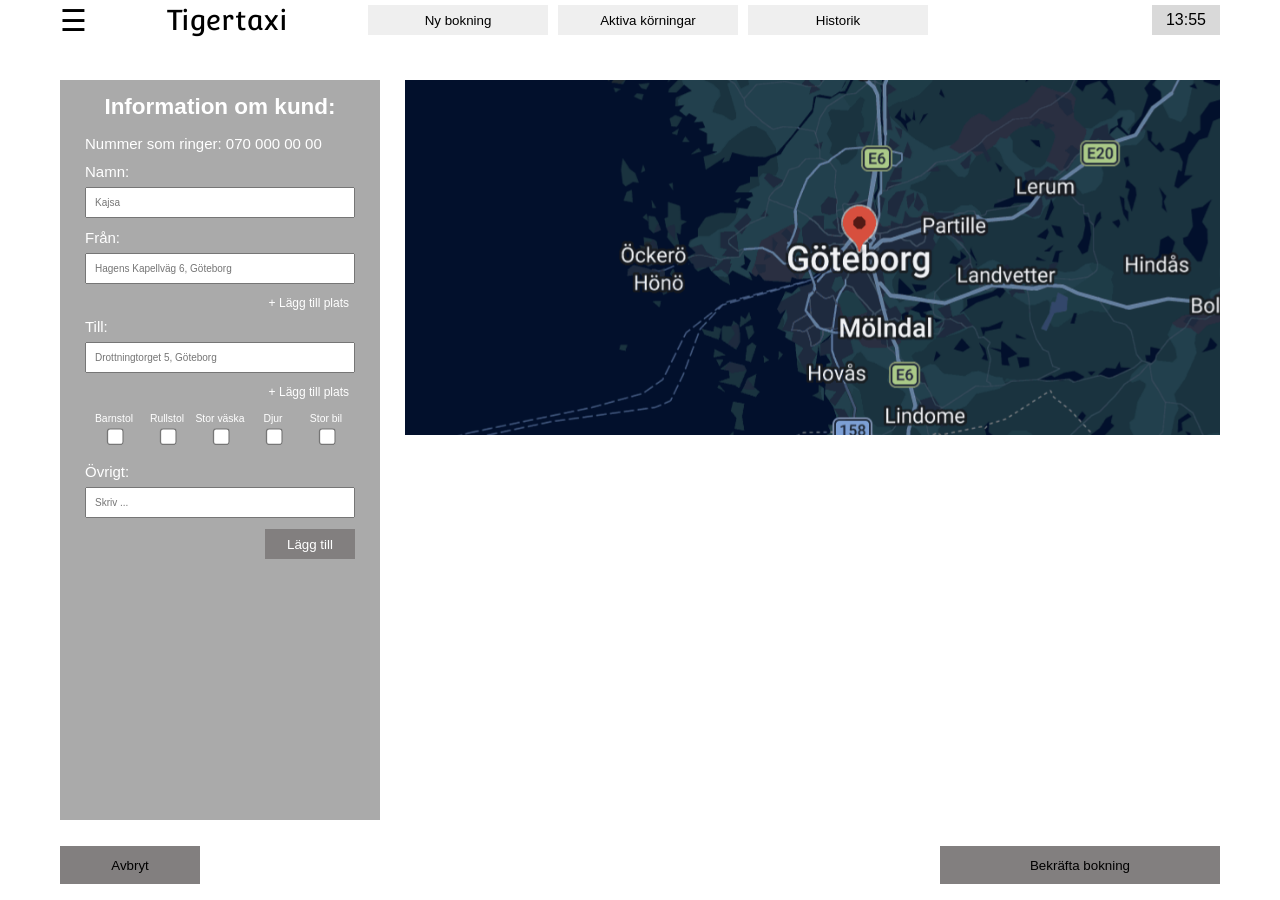
==== UX Uppgift 1/UX1.html @ 5fd03993 "Added the project" ====
<!DOCTYPE html>
<html lang="sv">

<head>
    <link rel="stylesheet" href="ux1.css">
    <link href="https://fonts.googleapis.com/css2?family=Convergence&display=swap" rel="stylesheet">
    <meta charset="UTF-8">
    <title>Tigertaxi</title>
    <script src="ux1.js" defer></script>
</head>

<body>
    <div class="thegrid">
        <nav class="navbar">
            <div class="dropdown-menu">☰</div>

            <div class="header">Tigertaxi</div>

            <div class="nav-buttons"> 
                <button class="top_button1">Ny bokning</button> 
                <button class="top_button2">Aktiva körningar</button> 
                <button class="top_button3">Historik</button> 
            </div>

            <div class="clock">13:55</div>
        </nav>

        <div class="form" id="form">
            <h2>Information om kund:</h2>

            <p>Nummer som ringer: 070 000 00 00</p>

            <label for="name">Namn:</label>
            <input id="name" name="name" type="text" placeholder="Kajsa">


            <label for="from">Från:</label>
            <input id="from" type="text" name="från" placeholder="Hagens Kapellväg 6, Göteborg">

            <button class="add-place-button" type="button" class="add-place" id="place_from">+ Lägg till plats</button>


            <label for="till">Till:</label>
            <input id="till" type="text" name="till" placeholder="Drottningtorget 5, Göteborg">

            <button class="add-place-button" type="button" class="add-place" id="place_to">+ Lägg till plats</button>

            <div class="checkboxes" id="boxes">
                <label class="checkbox-item">
                    <span>Barnstol</span>
                    <input type="checkbox" name="extras" value="barnstol" />
                </label>

                <label class="checkbox-item">
                    <span>Rullstol</span>
                    <input type="checkbox" name="extras" value="rullstol" />
                </label>

                <label class="checkbox-item">
                    <span>Stor väska</span>
                    <input type="checkbox" name="extras" value="vaska" />
                </label>

                <label class="checkbox-item">
                    <span>Djur</span>
                    <input type="checkbox" name="extras" value="djur" />
                </label>

                <label class="checkbox-item">
                    <span>Stor bil</span>
                    <input type="checkbox" name="extras" value="storbil" />
                </label>
            </div>

            <label for="notes">Övrigt:</label>
            <input id="notes" type="text" name="notes" placeholder="Skriv ...">
            
            <button class="submit-button" type="submit" class="submit-btn" id="add">Lägg till</button>
        </div>




        <div class="buttons"> 
            <button class="cancel" id="cancel">Avbryt</button> 
            <button class="confirm" id="confirm">Bekräfta bokning</button>
        </div>

        <div class="image"> <img src="images/map.png" alt="Taxi map"> </div>

        <div class="taxis" id="taxis">
            <div id="taxi-1"> 
                
            </div>
            
            <div id="taxi-2"> 
                
            </div>

            <div id="taxi-3"> 
                
            </div>

            
            <div id="taxi-4"> 
                
            </div>

            <div id="taxi-5"> 
                 
            </div>

            <div id="taxi-6"> 
                 
            </div>
        </div>

    </div>
</body>

</html>
---- UX Uppgift 1/ux1.css ----
html, body {
    margin: 0;
    padding: 0;
    height: 100%;
    overflow: hidden;
    font-family: Inter, sans-serif;
}

/* MAIN GRID (stabil men korrekt struktur) */
.thegrid {
    position: fixed;
    inset: 0;

    display: grid;
    grid-template-columns: 320px 1fr;
    grid-template-rows: 70px 1fr 1fr 70px;

    padding-left: 60px;
    padding-right: 60px;
    gap: 10px;
    box-sizing: border-box;
}

/* IMPORTANT: allow shrinking */
* {
    min-height: 0;
    min-width: 0;
}

/* NAVBAR */
.navbar {
    grid-column: 1 / 3;
    display: flex;
    align-items: center;
    gap: 80px;

    height: 40px;
    overflow: hidden;
    
}

.header {
    font-family: Convergence;
    font-size: 28px;
}

.nav-buttons {
    display: flex;
    gap: 10px;
}

.nav-buttons button {
    width: 180px;
    height: 30px;
    border: none;
}

.clock {
    margin-left: auto;
    background: #D9D9D9;
    padding: 6px 14px;
}

.dropdown-menu {
    font-size: 30px;
}

/* LEFT FORM */
.form {
    grid-column: 1;
    grid-row: 2 / 4;

    display: flex;
    flex-direction: column;

    background: #AAA;
    color: white;
    padding: 10px 25px 15px 25px;
    font-size: 15px;
    gap: 7px;

    overflow: hidden;
}

/* inputs */
.form input {
    width: 100%;
    padding: 8px;
    margin-bottom: 4px;
    box-sizing: border-box;
    font-size: 10px;
}

.form h2 {
    text-align: center;
    margin: 4px 0;
}


.form p {
    margin: 4px 0;
}

/* checkboxes */
.checkboxes {
    display: flex;
    gap: 15px;
    padding: 10px;
}

.checkbox-item {
    flex: 1;
    display: flex;
    flex-direction: column;
    align-items: center;
    font-size: 8px;
    transform: scale(1.3)
}

/* buttons inside form */
.add-place-button {
    margin-left: auto;
    font-size: 12px;
    background: none;
    border: none;
    color: white;
}

.submit-button {
    margin-left: auto;
    width: 90px;
    height: 30px;
    border: none;
    background: #827F7F;
    color: white;
}

/* MAP */
.image {
    grid-column: 2;
    grid-row: 2;
    overflow: hidden;
    padding-left: 15px;
    padding-bottom: 10px;
}

.image img {
    width: 100%;
    height: 100%;
    object-fit: cover;
}

/* TAXIS */
.taxis {
    grid-column: 2;
    grid-row: 3;

    display: grid;
    grid-template-columns: repeat(3, 1fr);
    

    overflow: hidden;
}

.taxis img {
    width: 100%;
    height: 100%;
    object-fit: contain;
}

.taxis div {
    padding-bottom: 10px;
}

/* BOTTOM BUTTONS */
.buttons {
    grid-column: 1 / 3;
    grid-row: 4;

    display: flex;
    align-items: center;
}

.confirm {
    width: 280px;
    height: 38px;
    border: none;
    background: #827F7F;
    color: black;
}

.cancel {
    width: 140px;
    height: 38px;
    border: none;
    background: #827F7F;
    color: black;
}

.confirm {
    margin-left: auto;
}
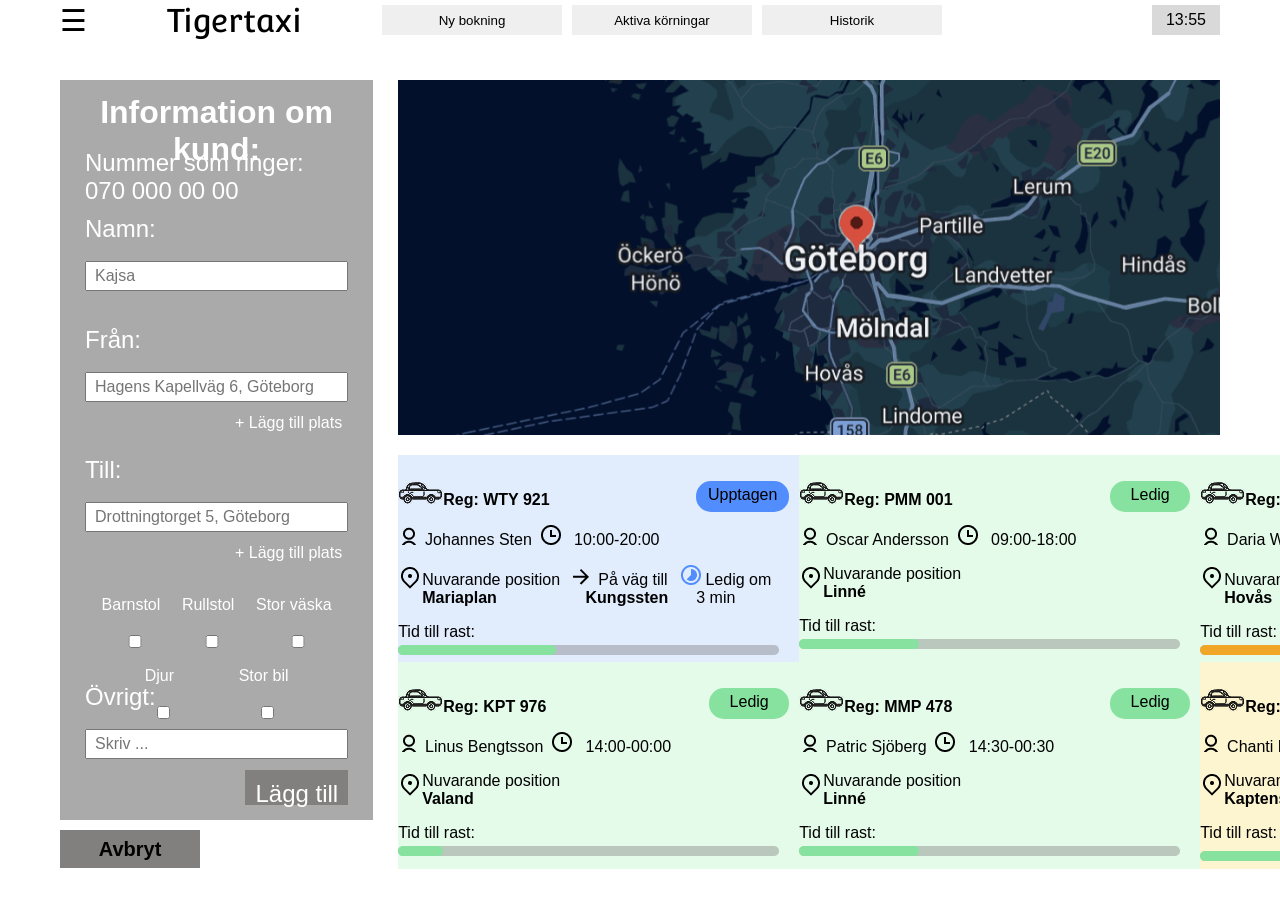
==== commit 9c8d20a1: "Replaced pictures with html and made overall size adjustments." ====
--- a/UX Uppgift 1/UX1.html
+++ b/UX Uppgift 1/UX1.html
@@ -26,53 +26,55 @@
         </nav>
 
         <div class="form" id="form">
-            <h2>Information om kund:</h2>
+            <h2 class="formLarge">Information om kund:</h2>
 
-            <p>Nummer som ringer: 070 000 00 00</p>
+            <p class="formMedium">Nummer som ringer: 070 000 00 00</p><br>
 
-            <label for="name">Namn:</label>
-            <input id="name" name="name" type="text" placeholder="Kajsa">
+            <label for="name" class="formMedium">Namn:</label><br>
+            <input id="name" name="name" type="text" placeholder="Kajsa"><br>
 
 
-            <label for="from">Från:</label>
+            <label for="from" class="formMedium">Från:</label><br>
             <input id="from" type="text" name="från" placeholder="Hagens Kapellväg 6, Göteborg">
 
             <button class="add-place-button" type="button" class="add-place" id="place_from">+ Lägg till plats</button>
+            <br>
 
 
-            <label for="till">Till:</label>
+            <label for="till" class="formMedium">Till:</label><br>
             <input id="till" type="text" name="till" placeholder="Drottningtorget 5, Göteborg">
 
             <button class="add-place-button" type="button" class="add-place" id="place_to">+ Lägg till plats</button>
+            <br>
 
             <div class="checkboxes" id="boxes">
                 <label class="checkbox-item">
-                    <span>Barnstol</span>
+                    <span>Barnstol</span><br>
                     <input type="checkbox" name="extras" value="barnstol" />
                 </label>
 
                 <label class="checkbox-item">
-                    <span>Rullstol</span>
+                    <span>Rullstol</span><br>
                     <input type="checkbox" name="extras" value="rullstol" />
                 </label>
 
                 <label class="checkbox-item">
-                    <span>Stor väska</span>
+                    <span>Stor väska</span><br>
                     <input type="checkbox" name="extras" value="vaska" />
                 </label>
 
                 <label class="checkbox-item">
-                    <span>Djur</span>
+                    <span>Djur</span><br>
                     <input type="checkbox" name="extras" value="djur" />
                 </label>
 
                 <label class="checkbox-item">
-                    <span>Stor bil</span>
-                    <input type="checkbox" name="extras" value="storbil" />
+                    <span>Stor bil</span><br>
+                    <input type="checkbox" name="extras" value="storbil"/>
                 </label>
             </div>
 
-            <label for="notes">Övrigt:</label>
+            <label for="notes" class="formMedium">Övrigt:</label><br>
             <input id="notes" type="text" name="notes" placeholder="Skriv ...">
             
             <button class="submit-button" type="submit" class="submit-btn" id="add">Lägg till</button>
@@ -82,35 +84,63 @@
 
 
         <div class="buttons"> 
-            <button class="cancel" id="cancel">Avbryt</button> 
-            <button class="confirm" id="confirm">Bekräfta bokning</button>
+            <button class="cancel" id="cancel"><b>Avbryt</b></button> 
+            <button class="confirm" id="confirm"><b>Bekräfta bokning</b></button>
         </div>
 
         <div class="image"> <img src="images/map.png" alt="Taxi map"> </div>
 
         <div class="taxis" id="taxis">
-            <div id="taxi-1"> 
-                
-            </div>
-            
-            <div id="taxi-2"> 
-                
-            </div>
-
-            <div id="taxi-3"> 
-                
-            </div>
-
-            
-            <div id="taxi-4"> 
-                
-            </div>
-
-            <div id="taxi-5"> 
-                 
-            </div>
-
-            <div id="taxi-6"> 
+             <div class="blueCar" id="car1" onclick="select('car1')">
+            <p><img src="images/car.png"><b>Reg: WTY 921</b><button class="busyButton">Upptagen</button></p>
+            <p><img src="images/user-line.png">&nbsp Johannes Sten &nbsp<img src="images/clock.png">
+                &nbsp 10:00-20:00</p>
+            <p><img src="images/map-pin.png" class="pin">Nuvarande position &nbsp
+                <img src="images/arrow.png" class="arrow">&nbsp På väg till &nbsp 
+                <img src="images/timer.png"> Ledig om<br>
+                <b class="position">Mariaplan</b>
+                <b class="destination">Kungssten</b>3 min</p>
+            <p>Tid till rast:<br><img src="images/line_4.png"></p>
+        </div>
+        <div class="greenCar" id="car2" onclick="select('car2')">
+            <p><img src="images/car.png"><b>Reg: PMM 001</b><button class="freeButton">Ledig</button></p>
+            <p><img src="images/user-line.png">&nbsp Oscar Andersson &nbsp<img src="images/clock.png">
+                &nbsp 09:00-18:00</p>
+            <p><img src="images/map-pin.png" class="pin">Nuvarande position<br><b>Linné</b></p>
+            <p>Tid till rast:<br><img src="images/line_free.png"></p>
+        </div>
+            <div class="greenCar" id="car3" onclick="select('car3')">
+            <p><img src="images/car.png"><b>Reg: DPK 549</b><button class="busyButton">Upptagen</button></p>
+            <p><img src="images/user-line.png">&nbsp Daria Wojcik &nbsp<img src="images/clock.png">
+                &nbsp 12:00-22:00</p>
+            <p><img src="images/map-pin.png" class="pin">Nuvarande position &nbsp
+                <img src="images/arrow.png" class="arrow">&nbsp På väg till &nbsp 
+                <img src="images/timer.png"> Ledig om<br>
+                <b class="position">Hovås</b>
+                <b class="destination">Kungssten</b>10 min</p>
+            <p>Tid till rast:<br><img src="images/line_2.png"></p>
+        </div>
+                <div class="greenCar" id="car4" onclick="select('car4')">
+            <p><img src="images/car.png"><b>Reg: KPT 976</b><button class="freeButton">Ledig</button></p>
+            <p><img src="images/user-line.png">&nbsp Linus Bengtsson &nbsp<img src="images/clock.png">
+                &nbsp 14:00-00:00</p>
+            <p><img src="images/map-pin.png" class="pin">Nuvarande position<br><b>Valand</b></p>
+            <p>Tid till rast:<br><img src="images/line_3.png"></p>
+        </div>
+                <div class="greenCar" id="car5" onclick="select('car5')">
+            <p><img src="images/car.png"><b>Reg: MMP 478</b><button class="freeButton">Ledig</button></p>
+            <p><img src="images/user-line.png">&nbsp Patric Sjöberg &nbsp<img src="images/clock.png">
+                &nbsp 14:30-00:30</p>
+            <p><img src="images/map-pin.png" class="pin">Nuvarande position<br><b>Linné</b></p>
+            <p>Tid till rast:<br><img src="images/line_free.png"></p>
+        </div>
+            <div class="yellowCar" id="car6" onclick="select('car6')">
+            <p><img src="images/car.png"><b>Reg: LHP 097 (XL)</b><button class="freeButton">Ledig</button></p>
+            <p><img src="images/user-line.png">&nbsp Chanti Madoni &nbsp<img src="images/clock.png">
+                &nbsp 13:00-23:00</p>
+            <p><img src="images/map-pin.png" class="pin">Nuvarande position<br><b>Kaptensgatan 12</b></p>
+            <p>Tid till rast:<label class="alert"><img src="images/warning.png"> till rast</label><br><img src="images/line_free.png"></p>
+        </div>
                  
             </div>
         </div>
--- a/UX Uppgift 1/ux1.css
+++ b/UX Uppgift 1/ux1.css
@@ -6,13 +6,12 @@
     font-family: Inter, sans-serif;
 }
 
-/* MAIN GRID (stabil men korrekt struktur) */
 .thegrid {
     position: fixed;
     inset: 0;
 
     display: grid;
-    grid-template-columns: 320px 1fr;
+    grid-template-columns: 27% 1fr;
     grid-template-rows: 70px 1fr 1fr 70px;
 
     padding-left: 60px;
@@ -21,13 +20,11 @@
     box-sizing: border-box;
 }
 
-/* IMPORTANT: allow shrinking */
 * {
     min-height: 0;
     min-width: 0;
 }
 
-/* NAVBAR */
 .navbar {
     grid-column: 1 / 3;
     display: flex;
@@ -36,12 +33,13 @@
 
     height: 40px;
     overflow: hidden;
+    font-size: 16px;
     
 }
 
 .header {
     font-family: Convergence;
-    font-size: 28px;
+    font-size: 32px;
 }
 
 .nav-buttons {
@@ -65,7 +63,6 @@
     font-size: 30px;
 }
 
-/* LEFT FORM */
 .form {
     grid-column: 1;
     grid-row: 2 / 4;
@@ -82,13 +79,30 @@
     overflow: hidden;
 }
 
-/* inputs */
+.formLarge {
+    font-family: 'Inter', sans-serif;
+    font-size: 32px;
+
+}
+
+.formMedium {
+    font-family: 'Inter', sans-serif;
+    font-size: 24px;
+
+}
+
+.formSmall {
+    font-family: 'Inter', sans-serif;
+    font-size: 16px;
+}
+
 .form input {
     width: 100%;
     padding: 8px;
     margin-bottom: 4px;
     box-sizing: border-box;
-    font-size: 10px;
+    font-family: 'Inter', sans-serif;
+    font-size: 16px;
 }
 
 .form h2 {
@@ -101,41 +115,42 @@
     margin: 4px 0;
 }
 
-/* checkboxes */
 .checkboxes {
     display: flex;
+    flex-wrap: wrap;
+    align-items: center;
+    justify-content: space-evenly;
     gap: 15px;
     padding: 10px;
 }
 
 .checkbox-item {
-    flex: 1;
     display: flex;
     flex-direction: column;
-    align-items: center;
-    font-size: 8px;
-    transform: scale(1.3)
-}
-
-/* buttons inside form */
+    font-family: 'Inter', sans-serif;
+    font-size: 16px;
+}
+
 .add-place-button {
     margin-left: auto;
     font-size: 12px;
     background: none;
     border: none;
     color: white;
+    font-family: 'Inter', sans-serif;
+    font-size: 16px;
 }
 
 .submit-button {
     margin-left: auto;
-    width: 90px;
-    height: 30px;
+    padding: 10px;
     border: none;
     background: #827F7F;
     color: white;
-}
-
-/* MAP */
+    font-family: 'Inter', sans-serif;
+    font-size: 24px;
+}
+
 .image {
     grid-column: 2;
     grid-row: 2;
@@ -149,36 +164,23 @@
     height: 100%;
     object-fit: cover;
 }
-
-/* TAXIS */
 .taxis {
-    grid-column: 2;
+  grid-column: 2;
     grid-row: 3;
 
     display: grid;
     grid-template-columns: repeat(3, 1fr);
-    
-
-    overflow: hidden;
-}
-
-.taxis img {
-    width: 100%;
-    height: 100%;
-    object-fit: contain;
-}
-
-.taxis div {
-    padding-bottom: 10px;
-}
-
-/* BOTTOM BUTTONS */
+    margin-left: 15px;
+}
+
+
+
 .buttons {
     grid-column: 1 / 3;
     grid-row: 4;
 
     display: flex;
-    align-items: center;
+    
 }
 
 .confirm {
@@ -187,6 +189,8 @@
     border: none;
     background: #827F7F;
     color: black;
+    font-family: 'Inter', sans-serif;
+    font-size: 20px;
 }
 
 .cancel {
@@ -195,8 +199,108 @@
     border: none;
     background: #827F7F;
     color: black;
+    font-family: 'Inter', sans-serif;
+    align-items: center;
+    font-size: 20px;
 }
 
 .confirm {
     margin-left: auto;
+}
+
+.greenCar {
+    background-color: #E4FBEA;
+    padding-top: 10px;
+    padding-bottom: 5px;
+    height: 192px;
+    width: 401px;
+}
+
+.yellowCar {
+    background-color: #FDF4D0;
+    padding-top: 10px;
+    padding-bottom: 5px;
+    height: 192px;
+    width: 401px;
+}
+
+.blueCar {
+    background-color: #E1ECFD;
+    padding-top: 10px;
+    padding-bottom: 5px;
+    height: 192px;
+    width: 401px;
+}
+
+.blueCar p {
+     font-family: 'Inter', sans-serif;
+    font-size: 16px;
+}
+
+.yellowCar p {
+     font-family: 'Inter', sans-serif;
+    font-size: 16px;
+}
+
+.greenCar p{
+     font-family: 'Inter', sans-serif;
+    font-size: 16px;
+}
+
+.freeButton {
+    background-color: #86E29E;
+    border-radius: 15px;
+    float: right;
+    font-size: 16px;
+    padding-right: 19px;
+    padding-left: 19px;
+    padding-top: 4px;
+    padding-bottom: 8px;
+    margin-right: 10px;
+    border: none;
+    height: 31px;
+    width: 80px;
+}
+
+.busyButton {
+    background-color: #518DFC;
+    border-radius: 15px;
+    float: right;
+    font-size: 16px;
+    padding-top: 4px;
+    padding-bottom: 8px;
+    margin-right: 10px;
+    border: none;
+    height: 31px;
+    width: 93px;
+    text-align: center;
+}
+
+.pin {
+    float: left;
+    margin-bottom: 21px;
+}
+
+.position {
+    margin-right: 21%;
+}
+
+.destination {
+    margin-right: 7%;
+}
+
+.alert {
+    float: right;
+    margin-right: 20px;
+}
+
+:root {
+    font-family: Inter, sans-serif;
+    font-feature-settings: 'liga' 1, 'calt' 1;
+}
+
+@supports (font-variation-settings: normal) {
+    :root {
+        font-family: InterVariable, sans-serif;
+    }
 }
